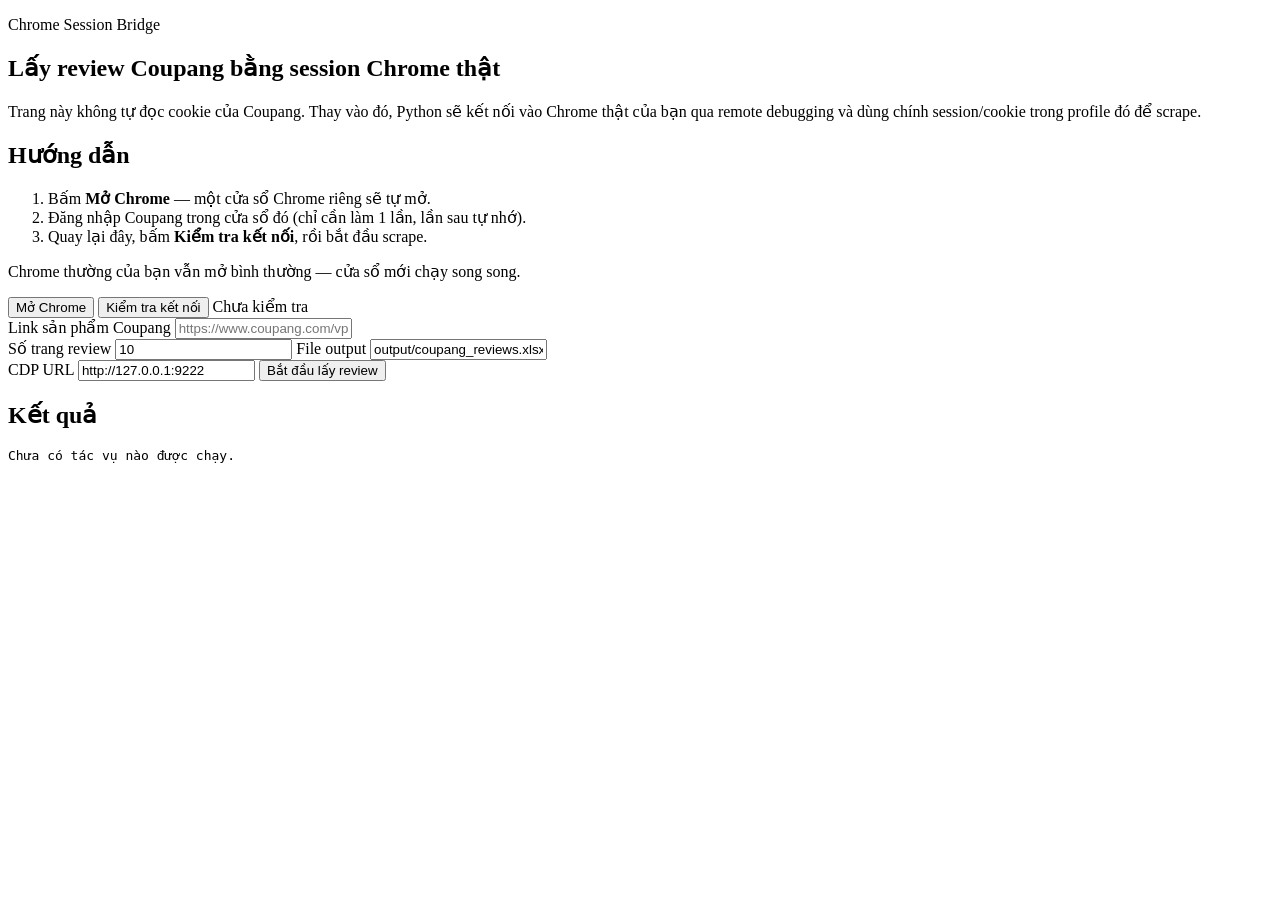
==== web/index.html @ 4937efb4 "first commit" ====
<!doctype html>
<html lang="vi">
  <head>
    <meta charset="utf-8">
    <meta name="viewport" content="width=device-width, initial-scale=1">
    <title>Coupang Review Tool</title>
    <link rel="stylesheet" href="/styles.css">
  </head>
  <body>
    <main class="shell">
      <section class="panel hero">
        <p class="eyebrow">Chrome Session Bridge</p>
        <h1>Lấy review Coupang bằng session Chrome thật</h1>
        <p class="lede">
          Trang này không tự đọc cookie của Coupang. Thay vào đó, Python sẽ kết nối
          vào Chrome thật của bạn qua remote debugging và dùng chính session/cookie
          trong profile đó để scrape.
        </p>
      </section>

      <section class="panel steps">
        <h2>Hướng dẫn</h2>
        <ol>
          <li>Bấm <strong>Mở Chrome</strong> — một cửa sổ Chrome riêng sẽ tự mở.</li>
          <li>Đăng nhập Coupang trong cửa sổ đó (chỉ cần làm 1 lần, lần sau tự nhớ).</li>
          <li>Quay lại đây, bấm <strong>Kiểm tra kết nối</strong>, rồi bắt đầu scrape.</li>
        </ol>
        <p class="note">Chrome thường của bạn vẫn mở bình thường — cửa sổ mới chạy song song.</p>
      </section>

      <section class="panel form-panel">
        <div class="toolbar">
          <button id="launchChromeButton" type="button" class="secondary">Mở Chrome</button>
          <button id="checkChromeButton" type="button" class="secondary">Kiểm tra kết nối</button>
          <span id="chromeStatus" class="status idle">Chưa kiểm tra</span>
        </div>

        <form id="scrapeForm">
          <label>
            <span>Link sản phẩm Coupang</span>
            <input id="url" name="url" type="url" placeholder="https://www.coupang.com/vp/products/..." required>
          </label>

          <div class="grid">
            <label>
              <span>Số trang review</span>
              <input id="pages" name="pages" type="number" min="1" value="10" required>
            </label>
            <label>
              <span>File output</span>
              <input id="output" name="output" type="text" value="output/coupang_reviews.xlsx" required>
            </label>
          </div>

          <label>
            <span>CDP URL</span>
            <input id="cdpUrl" name="cdpUrl" type="text" value="http://127.0.0.1:9222" required>
          </label>

          <button id="submitButton" type="submit" class="primary">Bắt đầu lấy review</button>
        </form>
      </section>

      <section class="panel result-panel">
        <h2>Kết quả</h2>
        <pre id="result">Chưa có tác vụ nào được chạy.</pre>
        <a id="downloadLink" class="download-btn" hidden></a>
      </section>
    </main>
    <script src="/app.js"></script>
  </body>
</html>
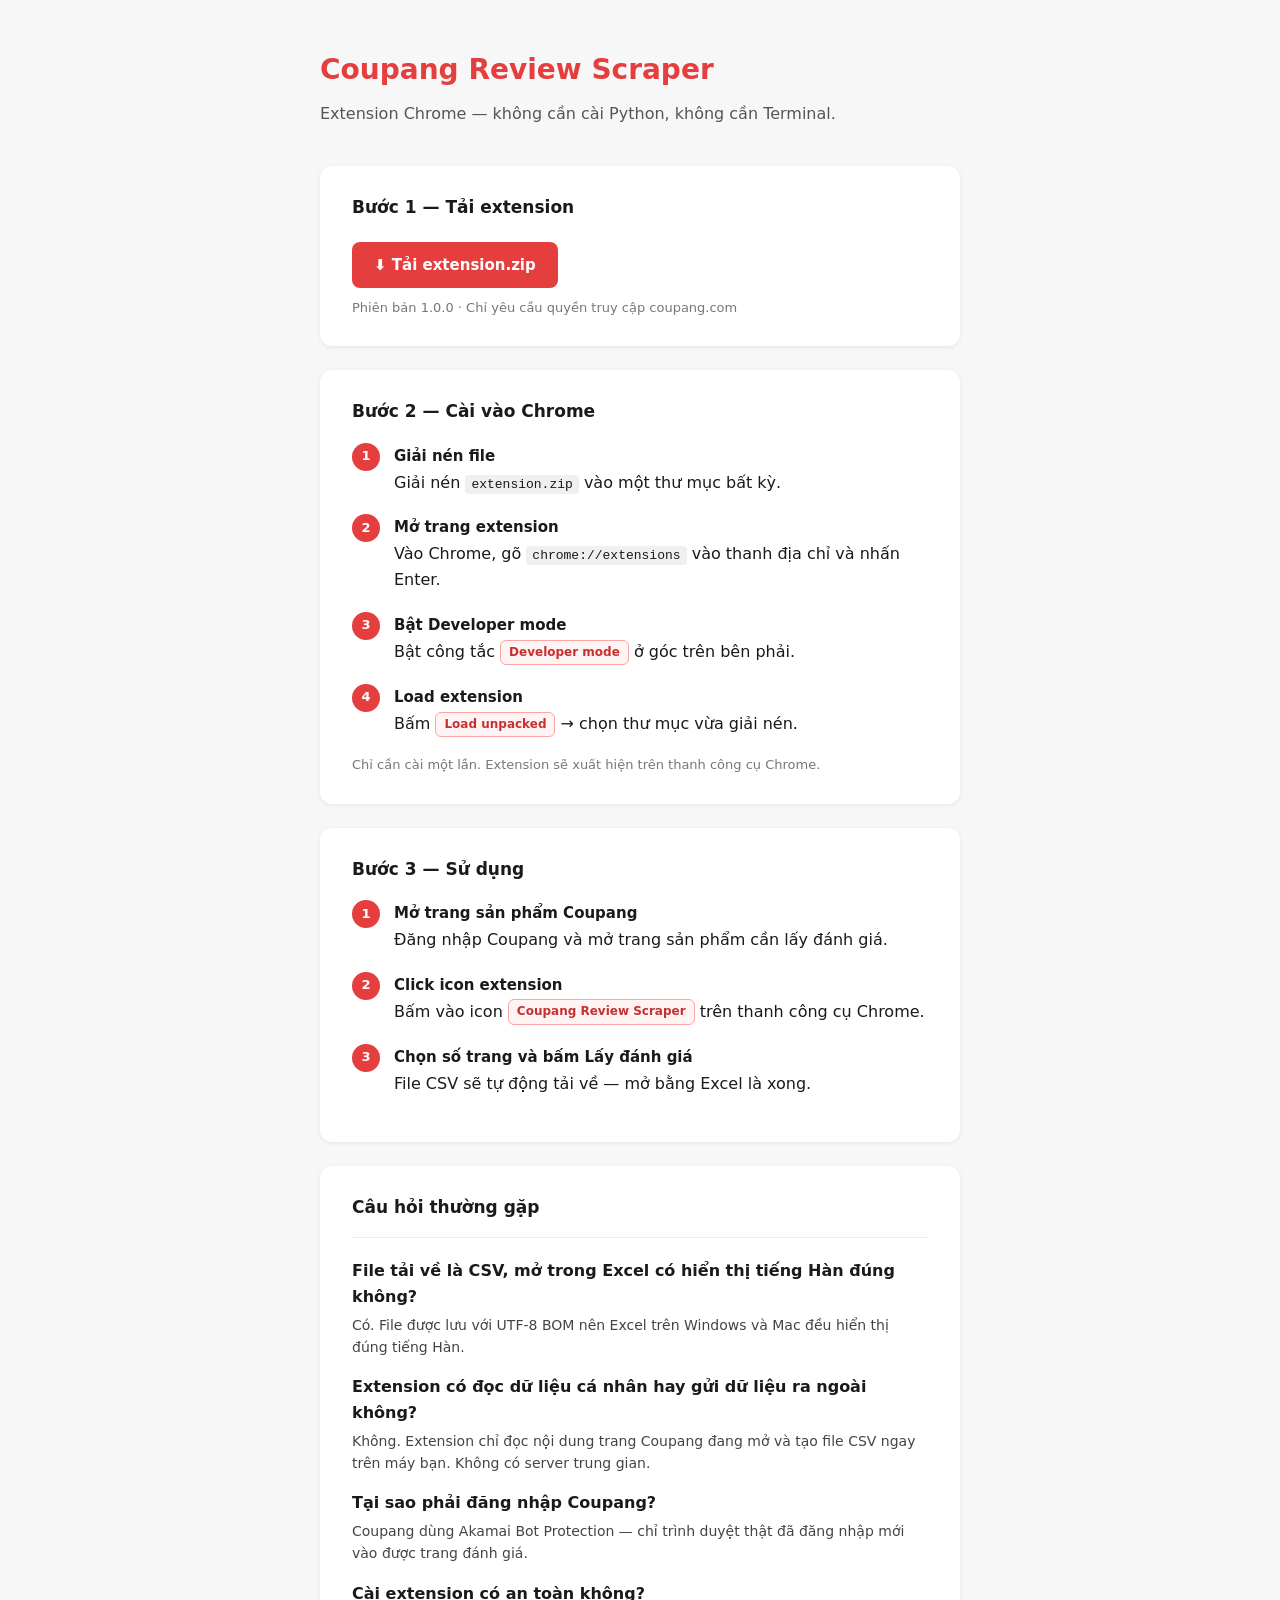
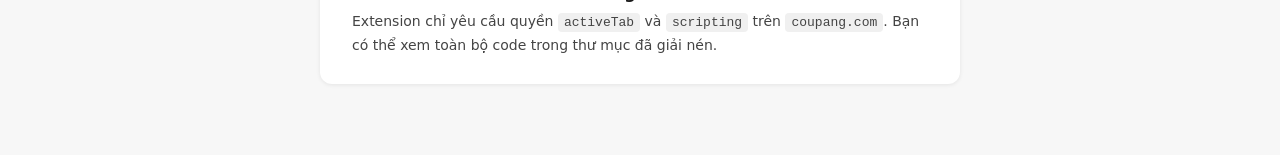
==== commit 29f261d6: "update deploy" ====
--- a/web/index.html
+++ b/web/index.html
@@ -1,72 +1,148 @@
 <!doctype html>
 <html lang="vi">
-  <head>
-    <meta charset="utf-8">
-    <meta name="viewport" content="width=device-width, initial-scale=1">
-    <title>Coupang Review Tool</title>
-    <link rel="stylesheet" href="/styles.css">
-  </head>
-  <body>
-    <main class="shell">
-      <section class="panel hero">
-        <p class="eyebrow">Chrome Session Bridge</p>
-        <h1>Lấy review Coupang bằng session Chrome thật</h1>
-        <p class="lede">
-          Trang này không tự đọc cookie của Coupang. Thay vào đó, Python sẽ kết nối
-          vào Chrome thật của bạn qua remote debugging và dùng chính session/cookie
-          trong profile đó để scrape.
+<head>
+  <meta charset="utf-8">
+  <meta name="viewport" content="width=device-width, initial-scale=1">
+  <title>Coupang Review Scraper</title>
+  <style>
+    *, *::before, *::after { box-sizing: border-box; margin: 0; padding: 0; }
+    body { font-family: system-ui, -apple-system, sans-serif; background: #f7f7f7; color: #1a1a1a; line-height: 1.6; }
+    .wrap { max-width: 680px; margin: 0 auto; padding: 48px 20px; }
+
+    h1 { font-size: 28px; font-weight: 700; color: #e53e3e; margin-bottom: 8px; }
+    .subtitle { font-size: 16px; color: #555; margin-bottom: 40px; }
+
+    .card { background: white; border-radius: 12px; padding: 28px 32px; margin-bottom: 24px; box-shadow: 0 1px 4px rgba(0,0,0,.08); }
+    .card h2 { font-size: 17px; font-weight: 600; margin-bottom: 16px; }
+
+    .steps { counter-reset: step; list-style: none; }
+    .steps li { counter-increment: step; display: flex; gap: 14px; margin-bottom: 18px; }
+    .steps li::before {
+      content: counter(step);
+      flex-shrink: 0; width: 28px; height: 28px;
+      background: #e53e3e; color: white; border-radius: 50%;
+      display: flex; align-items: center; justify-content: center;
+      font-size: 13px; font-weight: 700; margin-top: 1px;
+    }
+    .steps li p { margin-top: 2px; }
+    .steps li strong { display: block; font-size: 15px; margin-bottom: 2px; }
+
+    .badge {
+      display: inline-block; background: #fff3f3; border: 1px solid #fca5a5;
+      color: #c53030; border-radius: 6px; padding: 2px 8px;
+      font-size: 12px; font-weight: 600; vertical-align: middle;
+    }
+
+    code {
+      background: #f0f0f0; border-radius: 4px;
+      padding: 2px 6px; font-size: 13px; font-family: monospace;
+    }
+
+    .download-btn {
+      display: inline-flex; align-items: center; gap: 8px;
+      background: #e53e3e; color: white; text-decoration: none;
+      padding: 11px 22px; border-radius: 8px; font-size: 15px; font-weight: 600;
+      margin-top: 4px; transition: background .15s;
+    }
+    .download-btn:hover { background: #c53030; }
+
+    .note { font-size: 13px; color: #777; margin-top: 10px; }
+
+    .faq dt { font-weight: 600; margin-top: 16px; }
+    .faq dd { color: #444; margin-left: 0; margin-top: 4px; font-size: 14px; }
+
+    hr { border: none; border-top: 1px solid #eee; margin: 4px 0 20px; }
+  </style>
+</head>
+<body>
+<div class="wrap">
+  <h1>Coupang Review Scraper</h1>
+  <p class="subtitle">Extension Chrome — không cần cài Python, không cần Terminal.</p>
+
+  <!-- Download -->
+  <div class="card">
+    <h2>Bước 1 — Tải extension</h2>
+    <a class="download-btn" href="extension.zip" download>
+      ⬇ Tải extension.zip
+    </a>
+    <p class="note">Phiên bản 1.0.0 · Chỉ yêu cầu quyền truy cập coupang.com</p>
+  </div>
+
+  <!-- Install -->
+  <div class="card">
+    <h2>Bước 2 — Cài vào Chrome</h2>
+    <ol class="steps">
+      <li>
+        <p>
+          <strong>Giải nén file</strong>
+          Giải nén <code>extension.zip</code> vào một thư mục bất kỳ.
         </p>
-      </section>
+      </li>
+      <li>
+        <p>
+          <strong>Mở trang extension</strong>
+          Vào Chrome, gõ <code>chrome://extensions</code> vào thanh địa chỉ và nhấn Enter.
+        </p>
+      </li>
+      <li>
+        <p>
+          <strong>Bật Developer mode</strong>
+          Bật công tắc <span class="badge">Developer mode</span> ở góc trên bên phải.
+        </p>
+      </li>
+      <li>
+        <p>
+          <strong>Load extension</strong>
+          Bấm <span class="badge">Load unpacked</span> → chọn thư mục vừa giải nén.
+        </p>
+      </li>
+    </ol>
+    <p class="note">Chỉ cần cài một lần. Extension sẽ xuất hiện trên thanh công cụ Chrome.</p>
+  </div>
 
-      <section class="panel steps">
-        <h2>Hướng dẫn</h2>
-        <ol>
-          <li>Bấm <strong>Mở Chrome</strong> — một cửa sổ Chrome riêng sẽ tự mở.</li>
-          <li>Đăng nhập Coupang trong cửa sổ đó (chỉ cần làm 1 lần, lần sau tự nhớ).</li>
-          <li>Quay lại đây, bấm <strong>Kiểm tra kết nối</strong>, rồi bắt đầu scrape.</li>
-        </ol>
-        <p class="note">Chrome thường của bạn vẫn mở bình thường — cửa sổ mới chạy song song.</p>
-      </section>
+  <!-- Use -->
+  <div class="card">
+    <h2>Bước 3 — Sử dụng</h2>
+    <ol class="steps">
+      <li>
+        <p>
+          <strong>Mở trang sản phẩm Coupang</strong>
+          Đăng nhập Coupang và mở trang sản phẩm cần lấy đánh giá.
+        </p>
+      </li>
+      <li>
+        <p>
+          <strong>Click icon extension</strong>
+          Bấm vào icon <span class="badge">Coupang Review Scraper</span> trên thanh công cụ Chrome.
+        </p>
+      </li>
+      <li>
+        <p>
+          <strong>Chọn số trang và bấm Lấy đánh giá</strong>
+          File CSV sẽ tự động tải về — mở bằng Excel là xong.
+        </p>
+      </li>
+    </ol>
+  </div>
 
-      <section class="panel form-panel">
-        <div class="toolbar">
-          <button id="launchChromeButton" type="button" class="secondary">Mở Chrome</button>
-          <button id="checkChromeButton" type="button" class="secondary">Kiểm tra kết nối</button>
-          <span id="chromeStatus" class="status idle">Chưa kiểm tra</span>
-        </div>
+  <!-- FAQ -->
+  <div class="card">
+    <h2>Câu hỏi thường gặp</h2>
+    <hr>
+    <dl class="faq">
+      <dt>File tải về là CSV, mở trong Excel có hiển thị tiếng Hàn đúng không?</dt>
+      <dd>Có. File được lưu với UTF-8 BOM nên Excel trên Windows và Mac đều hiển thị đúng tiếng Hàn.</dd>
 
-        <form id="scrapeForm">
-          <label>
-            <span>Link sản phẩm Coupang</span>
-            <input id="url" name="url" type="url" placeholder="https://www.coupang.com/vp/products/..." required>
-          </label>
+      <dt>Extension có đọc dữ liệu cá nhân hay gửi dữ liệu ra ngoài không?</dt>
+      <dd>Không. Extension chỉ đọc nội dung trang Coupang đang mở và tạo file CSV ngay trên máy bạn. Không có server trung gian.</dd>
 
-          <div class="grid">
-            <label>
-              <span>Số trang review</span>
-              <input id="pages" name="pages" type="number" min="1" value="10" required>
-            </label>
-            <label>
-              <span>File output</span>
-              <input id="output" name="output" type="text" value="output/coupang_reviews.xlsx" required>
-            </label>
-          </div>
+      <dt>Tại sao phải đăng nhập Coupang?</dt>
+      <dd>Coupang dùng Akamai Bot Protection — chỉ trình duyệt thật đã đăng nhập mới vào được trang đánh giá.</dd>
 
-          <label>
-            <span>CDP URL</span>
-            <input id="cdpUrl" name="cdpUrl" type="text" value="http://127.0.0.1:9222" required>
-          </label>
-
-          <button id="submitButton" type="submit" class="primary">Bắt đầu lấy review</button>
-        </form>
-      </section>
-
-      <section class="panel result-panel">
-        <h2>Kết quả</h2>
-        <pre id="result">Chưa có tác vụ nào được chạy.</pre>
-        <a id="downloadLink" class="download-btn" hidden></a>
-      </section>
-    </main>
-    <script src="/app.js"></script>
-  </body>
+      <dt>Cài extension có an toàn không?</dt>
+      <dd>Extension chỉ yêu cầu quyền <code>activeTab</code> và <code>scripting</code> trên <code>coupang.com</code>. Bạn có thể xem toàn bộ code trong thư mục đã giải nén.</dd>
+    </dl>
+  </div>
+</div>
+</body>
 </html>
